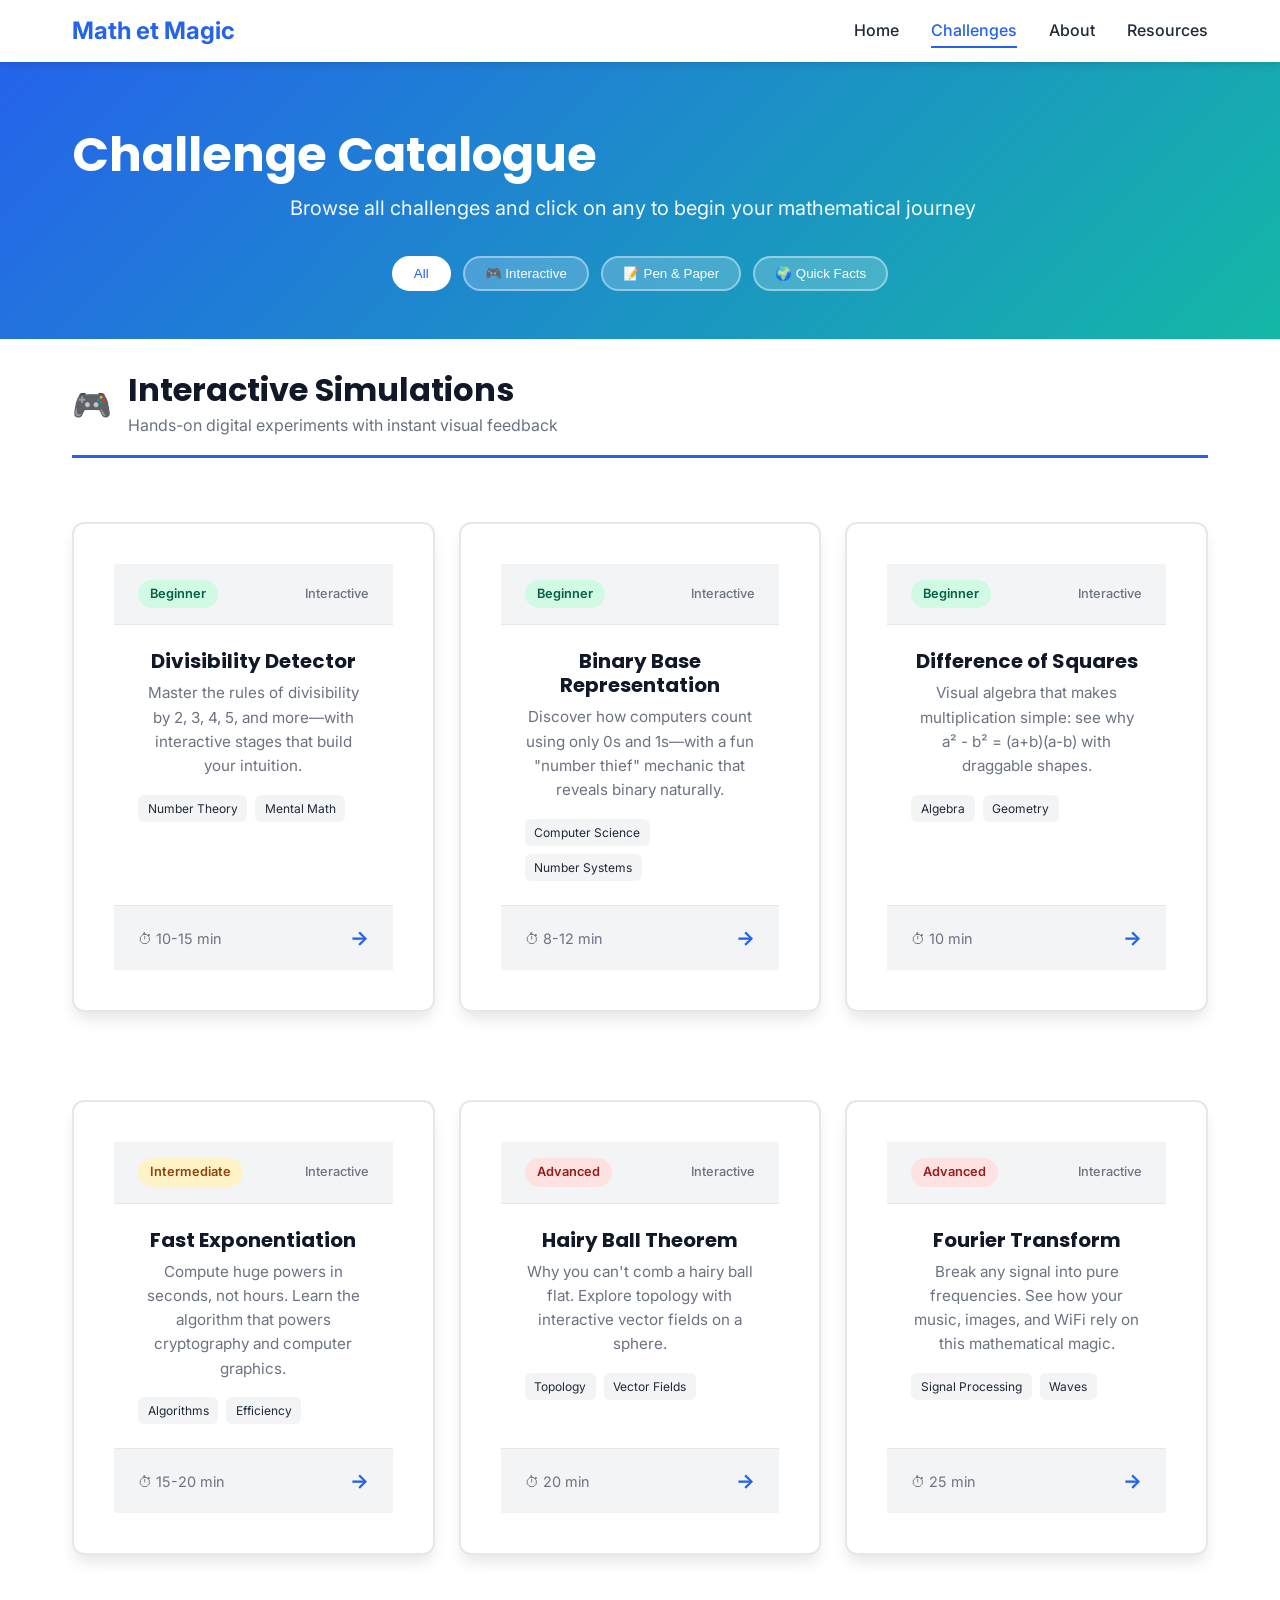
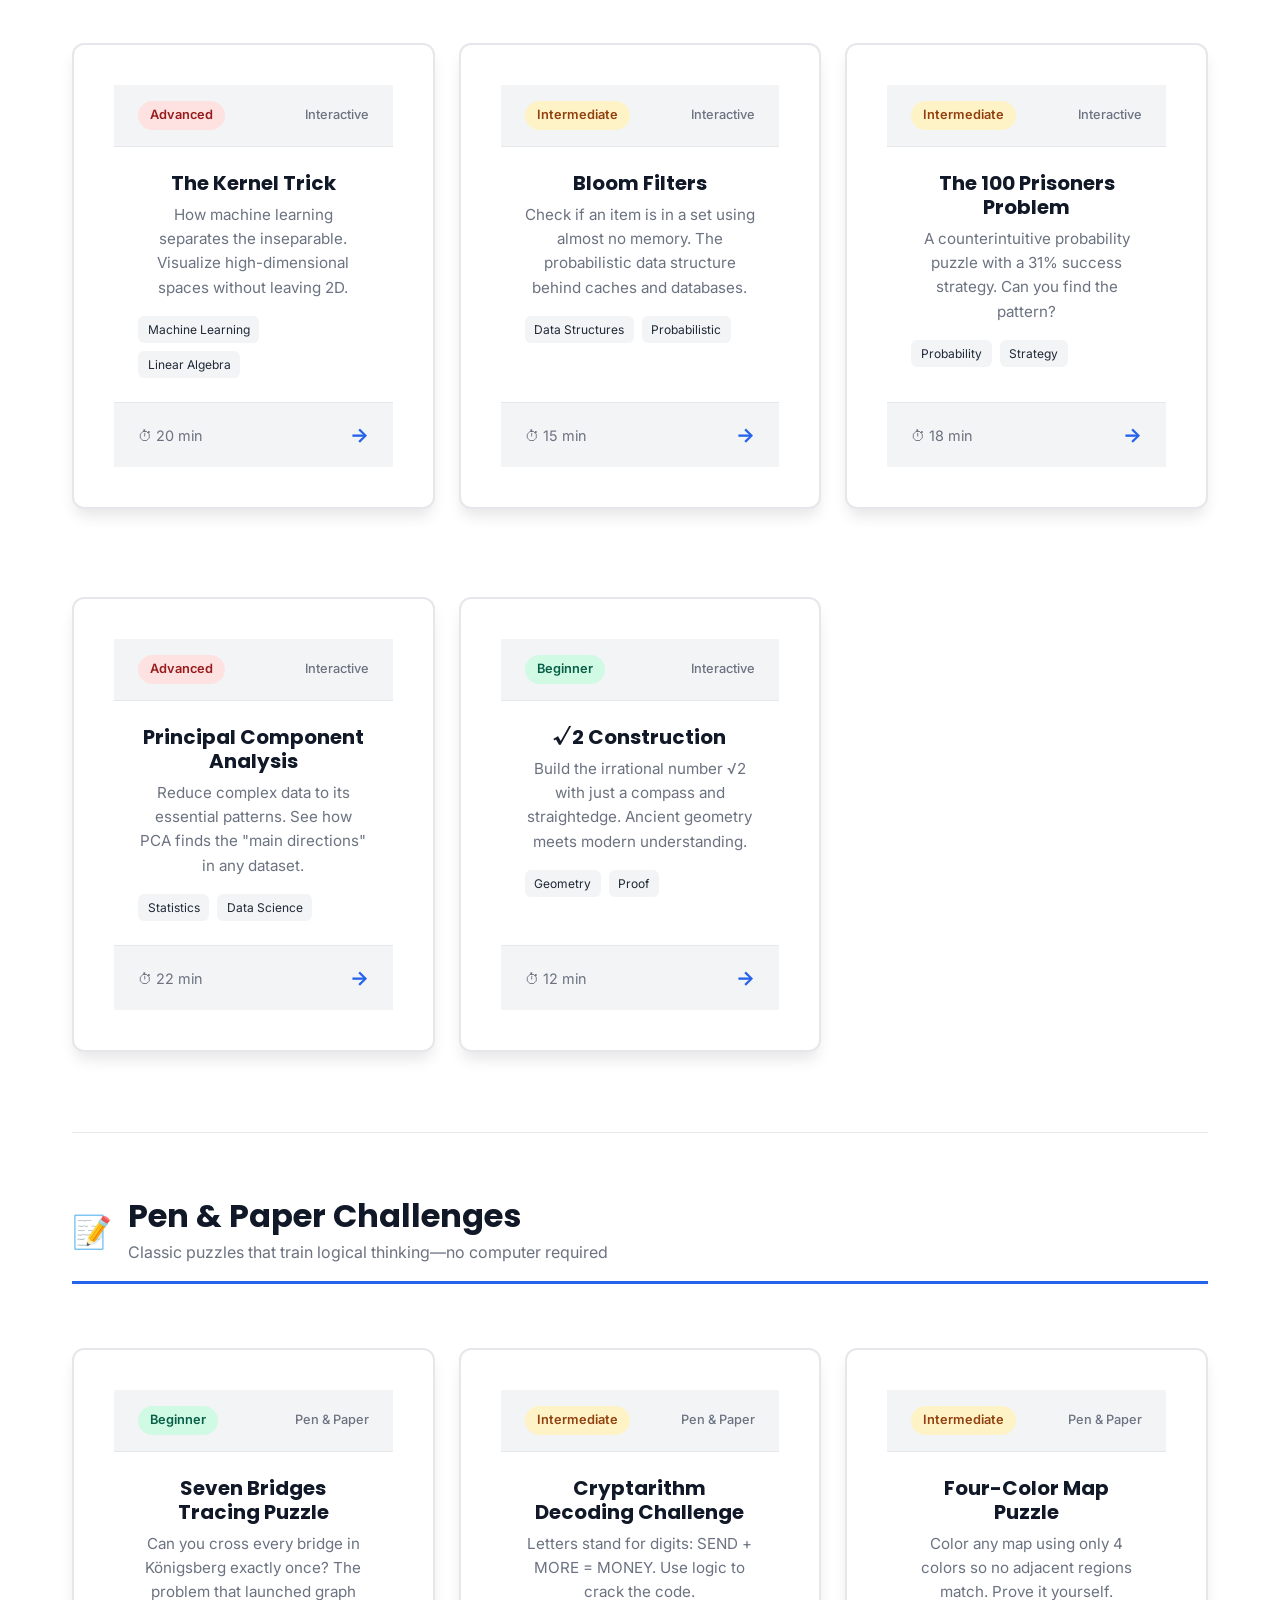
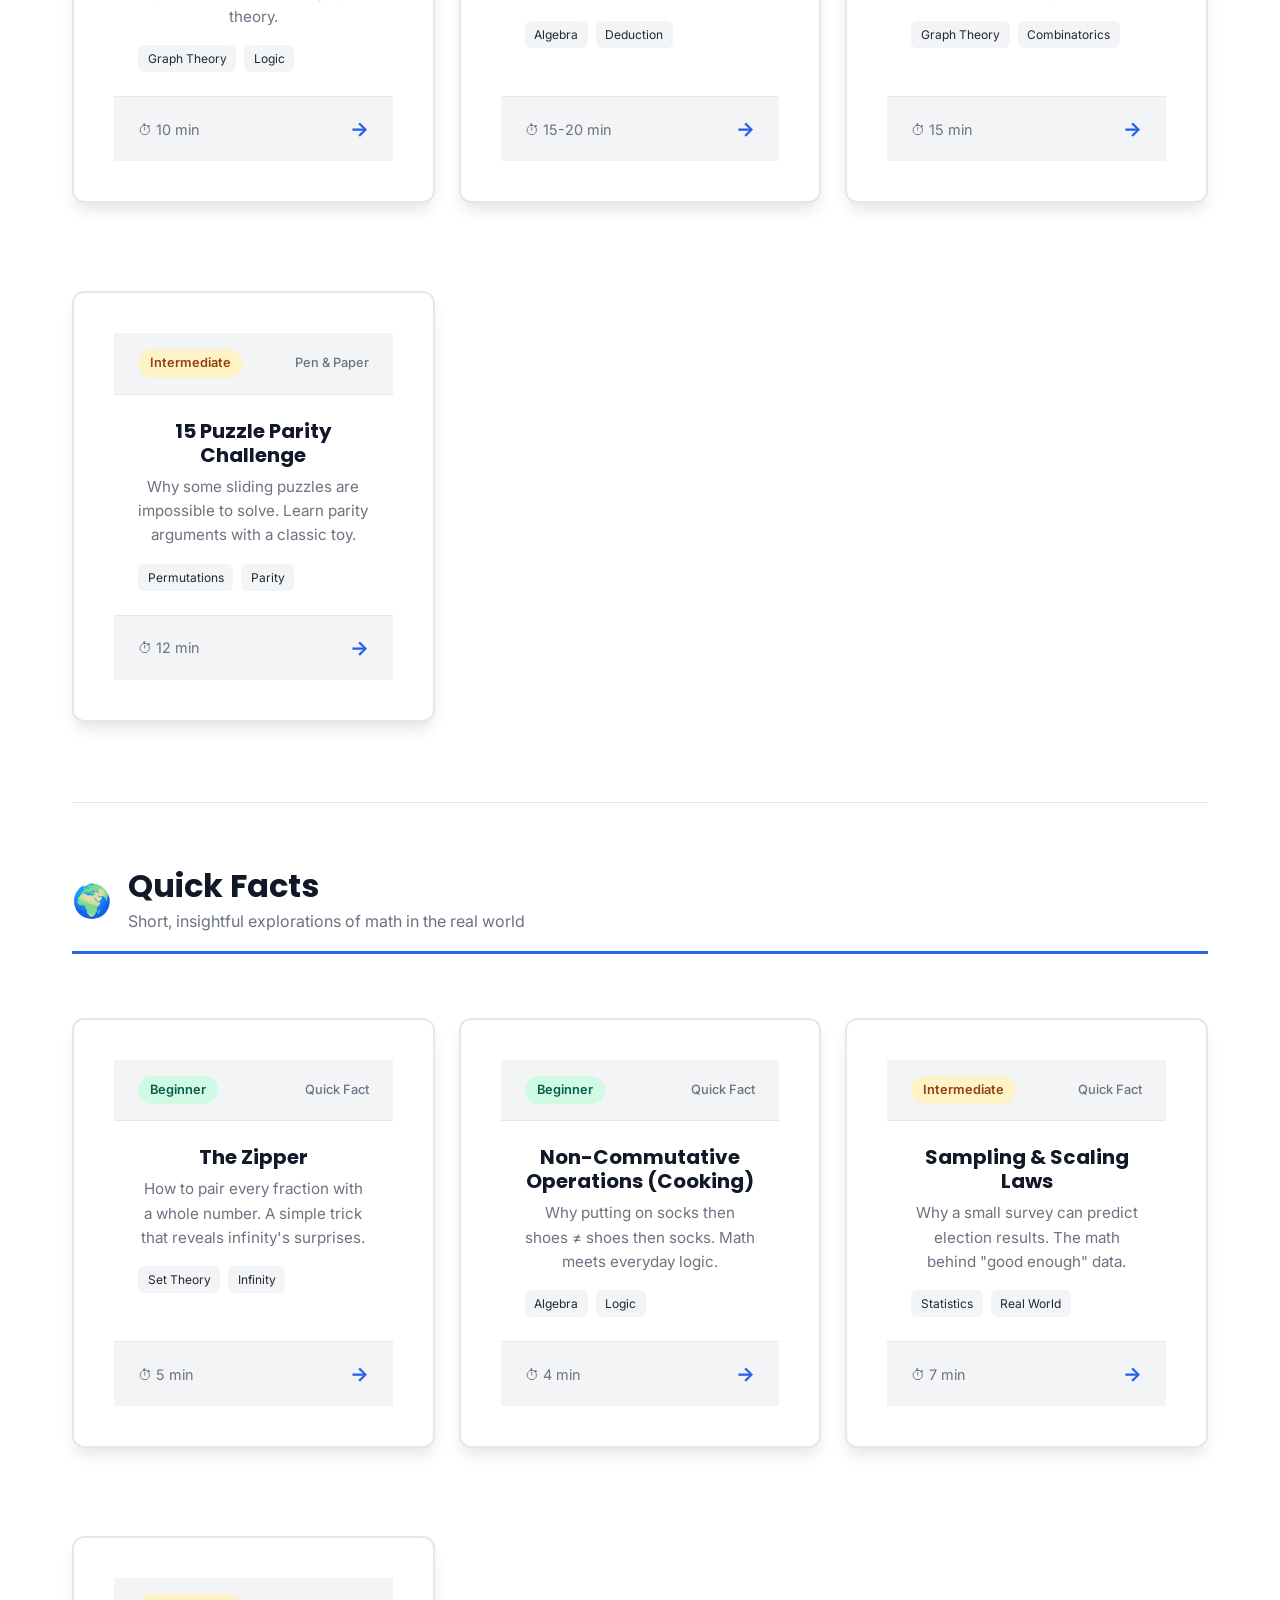
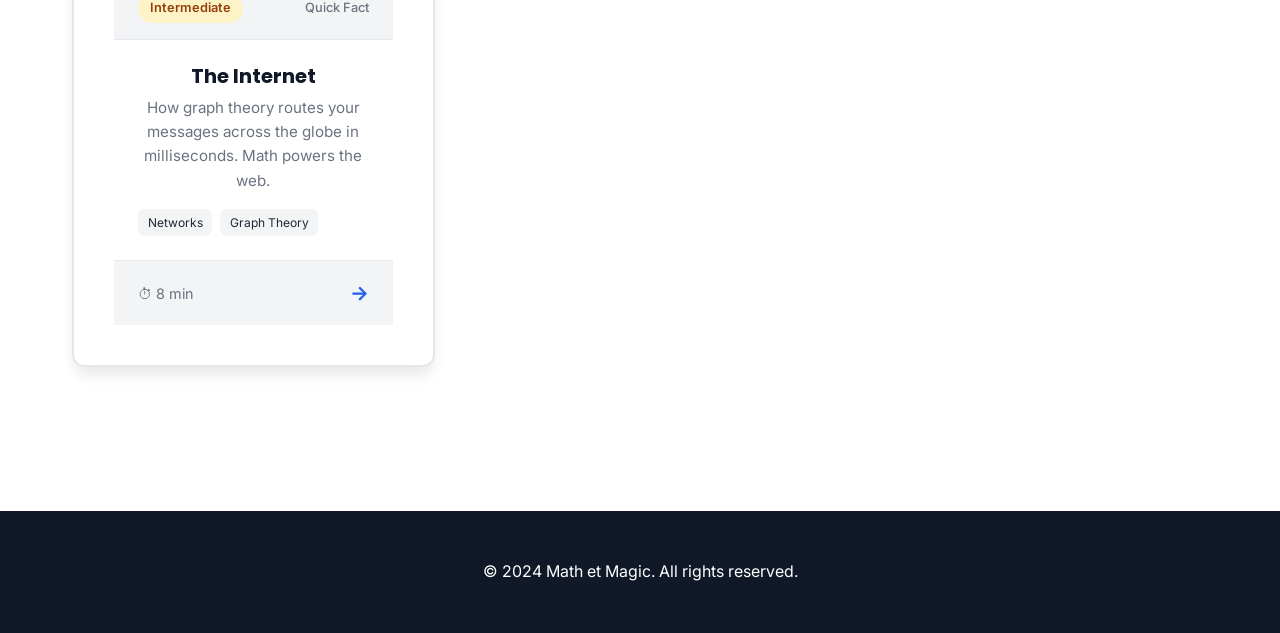
==== challenges.html @ a2b18d40 "hello" ====
<!DOCTYPE html>
<html lang="en">
<head>
    <meta charset="UTF-8"/>
    <meta name="viewport" content="width=device-width, initial-scale=1.0"/>
    <meta name="description" content="Browse all Math et Magic challenges - interactive simulations, pen & paper puzzles, and real-world applications"/>
    <title>Challenges Catalogue - Math et Magic</title>
    
    <!-- CSS -->
    <link rel="stylesheet" href="css/main.css"/>
    <link rel="stylesheet" href="css/components.css"/>
    
    <!-- Fonts -->
    <link rel="preconnect" href="https://fonts.googleapis.com"/>
    <link rel="preconnect" href="https://fonts.gstatic.com" crossorigin/>
    <link href="https://fonts.googleapis.com/css2?family=Inter:wght@400;500;600;700&family=Poppins:wght@600;700&display=swap" rel="stylesheet"/>
</head>
<body>

    <!-- Navigation -->
    <nav class="main-nav">
        <div class="nav-container">
            <a href="index.html" class="nav-logo">Math et Magic</a>
            
            <button class="nav-toggle" aria-label="Toggle menu" aria-expanded="false">
                <span class="hamburger"></span>
            </button>
            
            <ul class="nav-menu">
                <li><a href="index.html" class="nav-link">Home</a></li>
                <li><a href="challenges.html" class="nav-link active">Challenges</a></li>
                <li><a href="about.html" class="nav-link">About</a></li>
                <li><a href="resources.html" class="nav-link">Resources</a></li>
            </ul>
        </div>
    </nav>

    <!-- Page Header -->
    <header class="page-header">
        <div class="container">
            <h1>Challenge Catalogue</h1>
            <p class="page-subtitle">Browse all challenges and click on any to begin your mathematical journey</p>
            
            <!-- Quick Filters -->
            <div class="filter-bar">
                <button class="filter-btn active" data-filter="all">All</button>
                <button class="filter-btn" data-filter="interactive">🎮 Interactive</button>
                <button class="filter-btn" data-filter="pen-paper">📝 Pen & Paper</button>
                <button class="filter-btn" data-filter="quick-facts">🌍 Quick Facts</button>
            </div>
        </div>
    </header>

    <!-- Main Content -->
    <main class="container">

        <!-- 🔷 Category: Interactive Simulations -->
        <section id="interactive" class="catalogue-category" data-category="interactive">
            <div class="category-header">
                <span class="category-icon">🎮</span>
                <div>
                    <h2 class="category-title">Interactive Simulations</h2>
                    <p class="category-description">Hands-on digital experiments with instant visual feedback</p>
                </div>
            </div>
            
            <div class="challenge-grid">
                
                <!-- Challenge: Divisibility Detector -->
                <a href="challenges/interactive/divisibility-detector.html" class="challenge-card" data-tags="divisibility math rules">
                    <div class="challenge-card-header">
                        <span class="difficulty easy">Beginner</span>
                        <span class="challenge-type">Interactive</span>
                    </div>
                    <div class="challenge-card-body">
                        <h3>Divisibility Detector</h3>
                        <p>Master the rules of divisibility by 2, 3, 4, 5, and more—with interactive stages that build your intuition.</p>
                        <div class="challenge-tags">
                            <span class="tag">Number Theory</span>
                            <span class="tag">Mental Math</span>
                        </div>
                    </div>
                    <div class="challenge-card-footer">
                        <span class="time-estimate">⏱ 10-15 min</span>
                        <span class="arrow">→</span>
                    </div>
                </a>

                <!-- Challenge: Binary Counting -->
                <a href="challenges/interactive/binary-counting.html" class="challenge-card" data-tags="binary base counting computer">
                    <div class="challenge-card-header">
                        <span class="difficulty easy">Beginner</span>
                        <span class="challenge-type">Interactive</span>
                    </div>
                    <div class="challenge-card-body">
                        <h3>Binary Base Representation</h3>
                        <p>Discover how computers count using only 0s and 1s—with a fun "number thief" mechanic that reveals binary naturally.</p>
                        <div class="challenge-tags">
                            <span class="tag">Computer Science</span>
                            <span class="tag">Number Systems</span>
                        </div>
                    </div>
                    <div class="challenge-card-footer">
                        <span class="time-estimate">⏱ 8-12 min</span>
                        <span class="arrow">→</span>
                    </div>
                </a>

                <!-- Challenge: Difference of Squares -->
                <a href="challenges/interactive/difference-of-squares.html" class="challenge-card" data-tags="algebra geometry visual">
                    <div class="challenge-card-header">
                        <span class="difficulty easy">Beginner</span>
                        <span class="challenge-type">Interactive</span>
                    </div>
                    <div class="challenge-card-body">
                        <h3>Difference of Squares</h3>
                        <p>Visual algebra that makes multiplication simple: see why a² - b² = (a+b)(a-b) with draggable shapes.</p>
                        <div class="challenge-tags">
                            <span class="tag">Algebra</span>
                            <span class="tag">Geometry</span>
                        </div>
                    </div>
                    <div class="challenge-card-footer">
                        <span class="time-estimate">⏱ 10 min</span>
                        <span class="arrow">→</span>
                    </div>
                </a>

                <!-- Challenge: Fast Exponentiation -->
                <a href="challenges/interactive/fast-exponentiation.html" class="challenge-card" data-tags="exponentiation algorithm efficiency">
                    <div class="challenge-card-header">
                        <span class="difficulty medium">Intermediate</span>
                        <span class="challenge-type">Interactive</span>
                    </div>
                    <div class="challenge-card-body">
                        <h3>Fast Exponentiation</h3>
                        <p>Compute huge powers in seconds, not hours. Learn the algorithm that powers cryptography and computer graphics.</p>
                        <div class="challenge-tags">
                            <span class="tag">Algorithms</span>
                            <span class="tag">Efficiency</span>
                        </div>
                    </div>
                    <div class="challenge-card-footer">
                        <span class="time-estimate">⏱ 15-20 min</span>
                        <span class="arrow">→</span>
                    </div>
                </a>

                <!-- Challenge: Hairy Ball Theorem -->
                <a href="challenges/interactive/hairy-ball.html" class="challenge-card" data-tags="topology vector fields sphere">
                    <div class="challenge-card-header">
                        <span class="difficulty hard">Advanced</span>
                        <span class="challenge-type">Interactive</span>
                    </div>
                    <div class="challenge-card-body">
                        <h3>Hairy Ball Theorem</h3>
                        <p>Why you can't comb a hairy ball flat. Explore topology with interactive vector fields on a sphere.</p>
                        <div class="challenge-tags">
                            <span class="tag">Topology</span>
                            <span class="tag">Vector Fields</span>
                        </div>
                    </div>
                    <div class="challenge-card-footer">
                        <span class="time-estimate">⏱ 20 min</span>
                        <span class="arrow">→</span>
                    </div>
                </a>

                <!-- Challenge: Fourier Transform -->
                <a href="challenges/interactive/fourier-transform.html" class="challenge-card" data-tags="fourier waves signal processing">
                    <div class="challenge-card-header">
                        <span class="difficulty hard">Advanced</span>
                        <span class="challenge-type">Interactive</span>
                    </div>
                    <div class="challenge-card-body">
                        <h3>Fourier Transform</h3>
                        <p>Break any signal into pure frequencies. See how your music, images, and WiFi rely on this mathematical magic.</p>
                        <div class="challenge-tags">
                            <span class="tag">Signal Processing</span>
                            <span class="tag">Waves</span>
                        </div>
                    </div>
                    <div class="challenge-card-footer">
                        <span class="time-estimate">⏱ 25 min</span>
                        <span class="arrow">→</span>
                    </div>
                </a>

                <!-- Challenge: Kernel Trick -->
                <a href="challenges/interactive/kernel-trick.html" class="challenge-card" data-tags="machine-learning svm kernel">
                    <div class="challenge-card-header">
                        <span class="difficulty hard">Advanced</span>
                        <span class="challenge-type">Interactive</span>
                    </div>
                    <div class="challenge-card-body">
                        <h3>The Kernel Trick</h3>
                        <p>How machine learning separates the inseparable. Visualize high-dimensional spaces without leaving 2D.</p>
                        <div class="challenge-tags">
                            <span class="tag">Machine Learning</span>
                            <span class="tag">Linear Algebra</span>
                        </div>
                    </div>
                    <div class="challenge-card-footer">
                        <span class="time-estimate">⏱ 20 min</span>
                        <span class="arrow">→</span>
                    </div>
                </a>

                <!-- Challenge: Bloom Filters -->
                <a href="challenges/interactive/bloom-filters.html" class="challenge-card" data-tags="data-structures probabilistic hashing">
                    <div class="challenge-card-header">
                        <span class="difficulty medium">Intermediate</span>
                        <span class="challenge-type">Interactive</span>
                    </div>
                    <div class="challenge-card-body">
                        <h3>Bloom Filters</h3>
                        <p>Check if an item is in a set using almost no memory. The probabilistic data structure behind caches and databases.</p>
                        <div class="challenge-tags">
                            <span class="tag">Data Structures</span>
                            <span class="tag">Probabilistic</span>
                        </div>
                    </div>
                    <div class="challenge-card-footer">
                        <span class="time-estimate">⏱ 15 min</span>
                        <span class="arrow">→</span>
                    </div>
                </a>

                <!-- Challenge: 100 Prisoners Problem -->
                <a href="challenges/interactive/hundred-prisoners.html" class="challenge-card" data-tags="probability strategy permutation">
                    <div class="challenge-card-header">
                        <span class="difficulty medium">Intermediate</span>
                        <span class="challenge-type">Interactive</span>
                    </div>
                    <div class="challenge-card-body">
                        <h3>The 100 Prisoners Problem</h3>
                        <p>A counterintuitive probability puzzle with a 31% success strategy. Can you find the pattern?</p>
                        <div class="challenge-tags">
                            <span class="tag">Probability</span>
                            <span class="tag">Strategy</span>
                        </div>
                    </div>
                    <div class="challenge-card-footer">
                        <span class="time-estimate">⏱ 18 min</span>
                        <span class="arrow">→</span>
                    </div>
                </a>

                <!-- Challenge: PCA -->
                <a href="challenges/interactive/pca.html" class="challenge-card" data-tags="pca dimensionality-reduction statistics">
                    <div class="challenge-card-header">
                        <span class="difficulty hard">Advanced</span>
                        <span class="challenge-type">Interactive</span>
                    </div>
                    <div class="challenge-card-body">
                        <h3>Principal Component Analysis</h3>
                        <p>Reduce complex data to its essential patterns. See how PCA finds the "main directions" in any dataset.</p>
                        <div class="challenge-tags">
                            <span class="tag">Statistics</span>
                            <span class="tag">Data Science</span>
                        </div>
                    </div>
                    <div class="challenge-card-footer">
                        <span class="time-estimate">⏱ 22 min</span>
                        <span class="arrow">→</span>
                    </div>
                </a>

                <!-- Challenge: √2 Construction -->
                <a href="challenges/interactive/sqrt2-construction.html" class="challenge-card" data-tags="geometry irrational construction">
                    <div class="challenge-card-header">
                        <span class="difficulty easy">Beginner</span>
                        <span class="challenge-type">Interactive</span>
                    </div>
                    <div class="challenge-card-body">
                        <h3>√2 Construction</h3>
                        <p>Build the irrational number √2 with just a compass and straightedge. Ancient geometry meets modern understanding.</p>
                        <div class="challenge-tags">
                            <span class="tag">Geometry</span>
                            <span class="tag">Proof</span>
                        </div>
                    </div>
                    <div class="challenge-card-footer">
                        <span class="time-estimate">⏱ 12 min</span>
                        <span class="arrow">→</span>
                    </div>
                </a>

            </div>
        </section>


        <!-- 📝 Category: Pen & Paper Challenges -->
        <section id="pen-paper" class="catalogue-category" data-category="pen-paper">
            <div class="category-header">
                <span class="category-icon">📝</span>
                <div>
                    <h2 class="category-title">Pen & Paper Challenges</h2>
                    <p class="category-description">Classic puzzles that train logical thinking—no computer required</p>
                </div>
            </div>
            
            <div class="challenge-grid">
                
                <!-- Challenge: Seven Bridges -->
                <a href="challenges/pen-paper/seven-bridges.html" class="challenge-card" data-tags="graph-theory euler paths">
                    <div class="challenge-card-header">
                        <span class="difficulty easy">Beginner</span>
                        <span class="challenge-type">Pen & Paper</span>
                    </div>
                    <div class="challenge-card-body">
                        <h3>Seven Bridges Tracing Puzzle</h3>
                        <p>Can you cross every bridge in Königsberg exactly once? The problem that launched graph theory.</p>
                        <div class="challenge-tags">
                            <span class="tag">Graph Theory</span>
                            <span class="tag">Logic</span>
                        </div>
                    </div>
                    <div class="challenge-card-footer">
                        <span class="time-estimate">⏱ 10 min</span>
                        <span class="arrow">→</span>
                    </div>
                </a>

                <!-- Challenge: Cryptarithm -->
                <a href="challenges/pen-paper/cryptarithm.html" class="challenge-card" data-tags="cryptarithm puzzle algebra">
                    <div class="challenge-card-header">
                        <span class="difficulty medium">Intermediate</span>
                        <span class="challenge-type">Pen & Paper</span>
                    </div>
                    <div class="challenge-card-body">
                        <h3>Cryptarithm Decoding Challenge</h3>
                        <p>Letters stand for digits: SEND + MORE = MONEY. Use logic to crack the code.</p>
                        <div class="challenge-tags">
                            <span class="tag">Algebra</span>
                            <span class="tag">Deduction</span>
                        </div>
                    </div>
                    <div class="challenge-card-footer">
                        <span class="time-estimate">⏱ 15-20 min</span>
                        <span class="arrow">→</span>
                    </div>
                </a>

                <!-- Challenge: Four Color Map -->
                <a href="challenges/pen-paper/four-color-map.html" class="challenge-card" data-tags="graph-theory coloring map">
                    <div class="challenge-card-header">
                        <span class="difficulty medium">Intermediate</span>
                        <span class="challenge-type">Pen & Paper</span>
                    </div>
                    <div class="challenge-card-body">
                        <h3>Four-Color Map Puzzle</h3>
                        <p>Color any map using only 4 colors so no adjacent regions match. Prove it yourself.</p>
                        <div class="challenge-tags">
                            <span class="tag">Graph Theory</span>
                            <span class="tag">Combinatorics</span>
                        </div>
                    </div>
                    <div class="challenge-card-footer">
                        <span class="time-estimate">⏱ 15 min</span>
                        <span class="arrow">→</span>
                    </div>
                </a>

                <!-- Challenge: 15 Puzzle -->
                <a href="challenges/pen-paper/fifteen-puzzle.html" class="challenge-card" data-tags="parity permutation sliding">
                    <div class="challenge-card-header">
                        <span class="difficulty medium">Intermediate</span>
                        <span class="challenge-type">Pen & Paper</span>
                    </div>
                    <div class="challenge-card-body">
                        <h3>15 Puzzle Parity Challenge</h3>
                        <p>Why some sliding puzzles are impossible to solve. Learn parity arguments with a classic toy.</p>
                        <div class="challenge-tags">
                            <span class="tag">Permutations</span>
                            <span class="tag">Parity</span>
                        </div>
                    </div>
                    <div class="challenge-card-footer">
                        <span class="time-estimate">⏱ 12 min</span>
                        <span class="arrow">→</span>
                    </div>
                </a>

            </div>
        </section>


        <!-- 🌍 Category: Quick Facts -->
        <section id="quick-facts" class="catalogue-category" data-category="quick-facts">
            <div class="category-header">
                <span class="category-icon">🌍</span>
                <div>
                    <h2 class="category-title">Quick Facts</h2>
                    <p class="category-description">Short, insightful explorations of math in the real world</p>
                </div>
            </div>
            
            <div class="challenge-grid">
                
                <!-- Challenge: The Zipper -->
                <a href="challenges/quick-facts/zipper.html" class="challenge-card" data-tags="bijection infinity sets">
                    <div class="challenge-card-header">
                        <span class="difficulty easy">Beginner</span>
                        <span class="challenge-type">Quick Fact</span>
                    </div>
                    <div class="challenge-card-body">
                        <h3>The Zipper</h3>
                        <p>How to pair every fraction with a whole number. A simple trick that reveals infinity's surprises.</p>
                        <div class="challenge-tags">
                            <span class="tag">Set Theory</span>
                            <span class="tag">Infinity</span>
                        </div>
                    </div>
                    <div class="challenge-card-footer">
                        <span class="time-estimate">⏱ 5 min</span>
                        <span class="arrow">→</span>
                    </div>
                </a>

                <!-- Challenge: Non-Commutative Operations -->
                <a href="challenges/quick-facts/non-commutative.html" class="challenge-card" data-tags="operations order cooking">
                    <div class="challenge-card-header">
                        <span class="difficulty easy">Beginner</span>
                        <span class="challenge-type">Quick Fact</span>
                    </div>
                    <div class="challenge-card-body">
                        <h3>Non-Commutative Operations (Cooking)</h3>
                        <p>Why putting on socks then shoes ≠ shoes then socks. Math meets everyday logic.</p>
                        <div class="challenge-tags">
                            <span class="tag">Algebra</span>
                            <span class="tag">Logic</span>
                        </div>
                    </div>
                    <div class="challenge-card-footer">
                        <span class="time-estimate">⏱ 4 min</span>
                        <span class="arrow">→</span>
                    </div>
                </a>

                <!-- Challenge: Sampling & Scaling Laws -->
                <a href="challenges/quick-facts/sampling-scaling.html" class="challenge-card" data-tags="statistics sampling scaling">
                    <div class="challenge-card-header">
                        <span class="difficulty medium">Intermediate</span>
                        <span class="challenge-type">Quick Fact</span>
                    </div>
                    <div class="challenge-card-body">
                        <h3>Sampling & Scaling Laws</h3>
                        <p>Why a small survey can predict election results. The math behind "good enough" data.</p>
                        <div class="challenge-tags">
                            <span class="tag">Statistics</span>
                            <span class="tag">Real World</span>
                        </div>
                    </div>
                    <div class="challenge-card-footer">
                        <span class="time-estimate">⏱ 7 min</span>
                        <span class="arrow">→</span>
                    </div>
                </a>

                <!-- Challenge: The Internet -->
                <a href="challenges/quick-facts/internet.html" class="challenge-card" data-tags="networks routing packets">
                    <div class="challenge-card-header">
                        <span class="difficulty medium">Intermediate</span>
                        <span class="challenge-type">Quick Fact</span>
                    </div>
                    <div class="challenge-card-body">
                        <h3>The Internet</h3>
                        <p>How graph theory routes your messages across the globe in milliseconds. Math powers the web.</p>
                        <div class="challenge-tags">
                            <span class="tag">Networks</span>
                            <span class="tag">Graph Theory</span>
                        </div>
                    </div>
                    <div class="challenge-card-footer">
                        <span class="time-estimate">⏱ 8 min</span>
                        <span class="arrow">→</span>
                    </div>
                </a>

            </div>
        </section>

    </main>

    <!-- Footer -->
    <footer class="footer">
        <div class="container">
            <p>&copy; 2024 Math et Magic. All rights reserved.</p>
        </div>
    </footer>

    <!-- Scripts -->
    <script src="js/app.js"></script>
    <script>
        // ===== Challenge Catalogue Filters =====
        document.addEventListener('DOMContentLoaded', () => {
            initFilters();
        });

        function initFilters() {
            const filterBtns = document.querySelectorAll('.filter-btn');
            const categories = document.querySelectorAll('.catalogue-category');

            filterBtns.forEach(btn => {
                btn.addEventListener('click', () => {
                    // Update active button
                    filterBtns.forEach(b => b.classList.remove('active'));
                    btn.classList.add('active');

                    const filter = btn.dataset.filter;

                    // Show/hide categories
                    categories.forEach(cat => {
                        if (filter === 'all' || cat.dataset.category === filter) {
                            cat.style.display = 'block';
                            cat.classList.add('fade-in');
                        } else {
                            cat.style.display = 'none';
                            cat.classList.remove('fade-in');
                        }
                    });

                    // Smooth scroll to first visible category
                    const visible = Array.from(categories).find(c => c.style.display !== 'none');
                    if (visible) {
                        visible.scrollIntoView({ behavior: 'smooth', block: 'start' });
                    }
                });
            });
        }

        // Optional: Add subtle hover effect to challenge cards via JS
        document.querySelectorAll('.challenge-card').forEach(card => {
            card.addEventListener('mouseenter', function() {
                this.style.transform = 'translateY(-4px)';
            });
            card.addEventListener('mouseleave', function() {
                this.style.transform = 'translateY(0)';
            });
        });
    </script>
</body>
</html>
---- css/main.css ----
/* ===== CSS Variables ===== */
:root {
    --primary: #2563EB;
    --primary-dark: #1D4ED8;
    --secondary: #14B8A6;
    --accent: #F97316;
    --bg-light: #F3F4F6;
    --bg-white: #FFFFFF;
    --text-dark: #1F2937;
    --text-black: #111827;
    --text-gray: #6B7280;
    --success: #10B981;
    --border: #E5E7EB;
    --shadow: 0 4px 6px -1px rgba(0,0,0,0.1);
    --shadow-lg: 0 10px 15px -3px rgba(0,0,0,0.1);
    --radius: 12px;
    --radius-lg: 16px;
    --transition: all 0.3s ease;
}

/* ===== Reset & Base ===== */
*, *::before, *::after {
    margin: 0;
    padding: 0;
    box-sizing: border-box;
}

html { scroll-behavior: smooth; }

body {
    font-family: 'Inter', -apple-system, BlinkMacSystemFont, 'Segoe UI', Roboto, sans-serif;
    line-height: 1.6;
    color: var(--text-dark);
    background: var(--bg-white);
}

h1, h2, h3, h4 {
    font-family: 'Poppins', system-ui, sans-serif;
    font-weight: 700;
    color: var(--text-black);
    line-height: 1.2;
}

a { text-decoration: none; color: inherit; transition: var(--transition); }
ul { list-style: none; }
img { max-width: 100%; height: auto; display: block; }

/* ===== Layout ===== */
.container {
    max-width: 1200px;
    margin: 0 auto;
    padding: 0 2rem;
}

.section { padding: 5rem 0; }
.section-title {
    text-align: center;
    font-size: 2.5rem;
    margin-bottom: 1rem;
}
.section-subtitle {
    text-align: center;
    color: var(--text-gray);
    font-size: 1.25rem;
    margin-bottom: 3rem;
    max-width: 600px;
    margin-left: auto;
    margin-right: auto;
}

/* ===== Buttons ===== */
.btn {
    display: inline-flex;
    align-items: center;
    justify-content: center;
    gap: 0.5rem;
    padding: 1rem 2rem;
    border-radius: 8px;
    font-weight: 600;
    font-size: 1rem;
    cursor: pointer;
    transition: var(--transition);
    border: none;
}

.btn-primary {
    background: var(--accent);
    color: white;
}
.btn-primary:hover {
    transform: translateY(-2px);
    box-shadow: 0 8px 20px rgba(249,115,22,0.4);
}

.btn-secondary {
    background: var(--primary);
    color: white;
}
.btn-secondary:hover {
    background: var(--primary-dark);
}

.btn-outline {
    background: transparent;
    border: 2px solid var(--primary);
    color: var(--primary);
}
.btn-outline:hover {
    background: var(--primary);
    color: white;
}

/* ===== Hero ===== */
.hero {
    background: linear-gradient(135deg, var(--primary), var(--secondary));
    color: white;
    padding: 6rem 2rem;
    text-align: center;
}
.hero h1 {
    font-size: 3.5rem;
    margin-bottom: 1rem;
    color: white;
}
.hero .subtitle {
    font-size: 1.5rem;
    margin-bottom: 2rem;
    opacity: 0.95;
}
.hero .quote {
    font-style: italic;
    font-size: 1.25rem;
    margin: 1.5rem 0;
    padding: 1rem 1.5rem;
    background: rgba(255,255,255,0.15);
    border-radius: var(--radius);
    border-left: 4px solid var(--accent);
}
.hero-description {
    font-size: 1.25rem;
    margin: 2rem 0;
    opacity: 0.95;
}

/* ===== Challenge Card ===== */
.challenge-card {
    background: var(--bg-white);
    border-radius: var(--radius-lg);
    padding: 2.5rem;
    max-width: 800px;
    margin: 2rem auto;
    box-shadow: var(--shadow-lg);
    text-align: center;
}
.math-problem {
    display: block;
    font-family: 'Courier New', monospace;
    font-size: 1.25rem;
    background: var(--bg-light);
    padding: 1.5rem;
    border-radius: var(--radius);
    margin: 1.5rem 0;
    word-break: break-all;
    border-left: 4px solid var(--primary);
}
.challenge-input {
    display: flex;
    gap: 1rem;
    justify-content: center;
    flex-wrap: wrap;
    margin: 1.5rem 0;
}
.challenge-input input {
    padding: 1rem;
    border: 2px solid var(--border);
    border-radius: 8px;
    font-size: 1.125rem;
    width: 100%;
    max-width: 300px;
}
.challenge-input input:focus {
    outline: none;
    border-color: var(--primary);
}
.success-message {
    background: #D1FAE5;
    color: #065F46;
    padding: 1.5rem;
    border-radius: var(--radius);
    margin-top: 1.5rem;
    border-left: 4px solid var(--success);
}
.hidden { display: none !important; }

/* ===== Cards Grid ===== */
.card-grid {
    display: grid;
    grid-template-columns: repeat(auto-fit, minmax(280px, 1fr));
    gap: 2rem;
    margin-top: 3rem;
}
.card {
    background: var(--bg-white);
    border-radius: var(--radius);
    overflow: hidden;
    box-shadow: var(--shadow);
    border: 1px solid var(--border);
    transition: var(--transition);
    display: flex;
    flex-direction: column;
}
.card:hover {
    transform: translateY(-4px);
    box-shadow: var(--shadow-lg);
}
.card-icon {
    font-size: 3rem;
    padding: 2rem;
    text-align: center;
    background: linear-gradient(135deg, var(--primary), var(--secondary));
    color: white;
}
.card-body {
    padding: 2rem;
    display: flex;
    flex-direction: column;
    gap: 1rem;
    flex: 1;
}
.card-body h3 { font-size: 1.5rem; }
.card-body p { color: var(--text-gray); flex: 1; }

/* ===== Footer ===== */
.footer {
    background: var(--text-black);
    color: white;
    padding: 3rem 0;
    text-align: center;
    margin-top: 4rem;
}

/* ===== Utilities ===== */
.mt-4 { margin-top: 3rem; }
.mb-4 { margin-bottom: 3rem; }
.text-center { text-align: center; }

/* ===== Responsive ===== */
@media (max-width: 768px) {
    .hero h1 { font-size: 2.5rem; }
    .hero .subtitle { font-size: 1.25rem; }
    .section-title { font-size: 2rem; }
    .challenge-input { flex-direction: column; align-items: center; }
    .btn { width: 100%; max-width: 300px; }
}
---- css/components.css ----
/* ===== Navigation ===== */
.main-nav {
    position: sticky;
    top: 0;
    background: var(--bg-white);
    box-shadow: var(--shadow);
    z-index: 1000;
    padding: 0.75rem 0;
}
.nav-container {
    max-width: 1200px;
    margin: 0 auto;
    padding: 0 2rem;
    display: flex;
    justify-content: space-between;
    align-items: center;
}
.nav-logo {
    font-size: 1.5rem;
    font-weight: 700;
    color: var(--primary);
}
.nav-menu {
    display: flex;
    gap: 2rem;
}
.nav-link {
    font-weight: 500;
    color: var(--text-dark);
    padding: 0.5rem 0;
    position: relative;
}
.nav-link:hover,
.nav-link.active { color: var(--primary); }
.nav-link.active::after {
    content: '';
    position: absolute;
    bottom: 0; left: 0; right: 0;
    height: 2px;
    background: var(--primary);
}

/* Mobile Menu */
.nav-toggle {
    display: none;
    background: none;
    border: none;
    font-size: 1.5rem;
    cursor: pointer;
    padding: 0.5rem;
}
.hamburger {
    display: block;
    width: 24px; height: 2px;
    background: var(--text-dark);
    position: relative;
}
.hamburger::before,
.hamburger::after {
    content: '';
    position: absolute;
    width: 24px; height: 2px;
    background: var(--text-dark);
    left: 0;
}
.hamburger::before { top: -8px; }
.hamburger::after { top: 8px; }

/* ===== Breadcrumbs ===== */
.breadcrumb {
    background: var(--bg-light);
    padding: 0.75rem 0;
    font-size: 0.9rem;
}
.breadcrumb ol {
    max-width: 1200px;
    margin: 0 auto;
    padding: 0 2rem;
    display: flex;
    gap: 0.5rem;
    list-style: none;
    flex-wrap: wrap;
}
.breadcrumb a { color: var(--primary); }
.breadcrumb a:hover { text-decoration: underline; }
.breadcrumb span { color: var(--text-dark); font-weight: 500; }

/* ===== Fields of Application Toggle ===== */
.fields-container {
    display: grid;
    gap: 1rem;
    margin-top: 1.5rem;
}
.field-item {
    background: var(--bg-white);
    border: 2px solid var(--border);
    border-radius: var(--radius);
    overflow: hidden;
    transition: border-color 0.3s;
}
.field-item:hover { border-color: var(--primary); }

.field-header {
    display: flex;
    align-items: center;
    justify-content: space-between;
    padding: 1rem 1.5rem;
    cursor: pointer;
    user-select: none;
}
.field-header:hover { background: var(--bg-light); }
.field-title { font-weight: 600; color: var(--text-black); }
.field-toggle {
    font-size: 1.25rem;
    color: var(--primary);
    font-weight: bold;
    transition: transform 0.3s;
}
.field-toggle.open { transform: rotate(45deg); }
.field-explanation {
    max-height: 0;
    overflow: hidden;
    padding: 0 1.5rem;
    transition: max-height 0.3s ease, padding 0.3s ease;
    background: var(--bg-light);
    color: var(--text-gray);
}
.field-explanation.show {
    max-height: 300px;
    padding: 1rem 1.5rem;
}
.fields-actions {
    margin-top: 1.5rem;
    text-align: right;
}
.btn-close-all {
    background: none;
    border: 1px solid var(--primary);
    color: var(--primary);
    padding: 0.5rem 1rem;
    border-radius: 6px;
    cursor: pointer;
    font-size: 0.9rem;
}
.btn-close-all:hover {
    background: var(--primary);
    color: white;
}

/* ===== Responsive Nav ===== */
@media (max-width: 768px) {
    .nav-toggle { display: block; }
    .nav-menu {
        position: absolute;
        top: 100%; left: 0; right: 0;
        background: var(--bg-white);
        flex-direction: column;
        padding: 1rem 2rem;
        gap: 1rem;
        box-shadow: var(--shadow);
        display: none;
    }
    .nav-menu.active { display: flex; }
    .breadcrumb ol { padding: 0 1rem; }
}


/* ===== Page Header ===== */
.page-header {
    background: linear-gradient(135deg, var(--primary), var(--secondary));
    color: white;
    padding: 4rem 0 3rem;
    margin-bottom: 2rem;
}
.page-header h1 {
    font-size: 3rem;
    margin-bottom: 0.5rem;
    color: white;
}
.page-subtitle {
    font-size: 1.25rem;
    opacity: 0.95;
    max-width: 700px;
    margin: 0 auto 2rem;
}

/* ===== Filter Bar ===== */
.filter-bar {
    display: flex;
    gap: 0.75rem;
    justify-content: center;
    flex-wrap: wrap;
    margin-top: 1.5rem;
}
.filter-btn {
    padding: 0.5rem 1.25rem;
    background: rgba(255,255,255,0.2);
    border: 2px solid rgba(255,255,255,0.4);
    border-radius: 999px;
    color: white;
    font-weight: 500;
    cursor: pointer;
    transition: var(--transition);
}
.filter-btn:hover,
.filter-btn.active {
    background: white;
    color: var(--primary);
    border-color: white;
}

/* ===== Category Section ===== */
.catalogue-category {
    margin-bottom: 4rem;
    padding-bottom: 3rem;
    border-bottom: 1px solid var(--border);
}
.catalogue-category:last-of-type {
    border-bottom: none;
    margin-bottom: 2rem;
}
.category-header {
    display: flex;
    align-items: center;
    gap: 1rem;
    margin-bottom: 2rem;
    padding-bottom: 1rem;
    border-bottom: 3px solid var(--primary);
}
.category-icon {
    font-size: 2rem;
}
.category-title {
    font-size: 2rem;
    color: var(--text-black);
    margin: 0;
}
.category-description {
    color: var(--text-gray);
    margin: 0.25rem 0 0;
    font-size: 1rem;
}

/* ===== Challenge Grid ===== */
.challenge-grid {
    display: grid;
    grid-template-columns: repeat(auto-fill, minmax(320px, 1fr));
    gap: 1.5rem;
}

/* ===== Challenge Card ===== */
.challenge-card {
    display: flex;
    flex-direction: column;
    background: var(--bg-white);
    border: 2px solid var(--border);
    border-radius: var(--radius);
    overflow: hidden;
    transition: var(--transition);
    text-decoration: none;
    color: inherit;
}
.challenge-card:hover {
    border-color: var(--primary);
    transform: translateY(-4px);
    box-shadow: var(--shadow-lg);
}
.challenge-card-header {
    display: flex;
    justify-content: space-between;
    align-items: center;
    padding: 1rem 1.5rem;
    background: var(--bg-light);
    border-bottom: 1px solid var(--border);
}
.difficulty {
    font-size: 0.8rem;
    font-weight: 600;
    padding: 0.25rem 0.75rem;
    border-radius: 999px;
}
.difficulty.easy { background: #D1FAE5; color: #065F46; }
.difficulty.medium { background: #FEF3C7; color: #92400E; }
.difficulty.hard { background: #FEE2E2; color: #991B1B; }
.challenge-type {
    font-size: 0.8rem;
    color: var(--text-gray);
    font-weight: 500;
}
.challenge-card-body {
    padding: 1.5rem;
    flex: 1;
}
.challenge-card-body h3 {
    font-size: 1.25rem;
    margin-bottom: 0.5rem;
    color: var(--text-black);
}
.challenge-card-body p {
    color: var(--text-gray);
    font-size: 0.95rem;
    margin-bottom: 1rem;
}
.challenge-tags {
    display: flex;
    flex-wrap: wrap;
    gap: 0.5rem;
}
.tag {
    font-size: 0.75rem;
    padding: 0.25rem 0.6rem;
    background: var(--bg-light);
    border-radius: 6px;
    color: var(--text-dark);
}
.challenge-card-footer {
    display: flex;
    justify-content: space-between;
    align-items: center;
    padding: 1rem 1.5rem;
    background: var(--bg-light);
    border-top: 1px solid var(--border);
    font-size: 0.9rem;
    color: var(--text-gray);
}
.challenge-card-footer .arrow {
    font-size: 1.25rem;
    color: var(--primary);
    font-weight: bold;
}

/* ===== Animations ===== */
@keyframes fadeIn {
    from { opacity: 0; transform: translateY(10px); }
    to { opacity: 1; transform: translateY(0); }
}
.fade-in {
    animation: fadeIn 0.4s ease-out;
}

/* ===== Responsive ===== */
@media (max-width: 768px) {
    .page-header h1 { font-size: 2rem; }
    .category-header { flex-direction: column; align-items: flex-start; }
    .challenge-grid { grid-template-columns: 1fr; }
    .filter-bar { gap: 0.5rem; }
    .filter-btn { padding: 0.4rem 1rem; font-size: 0.9rem; }
}
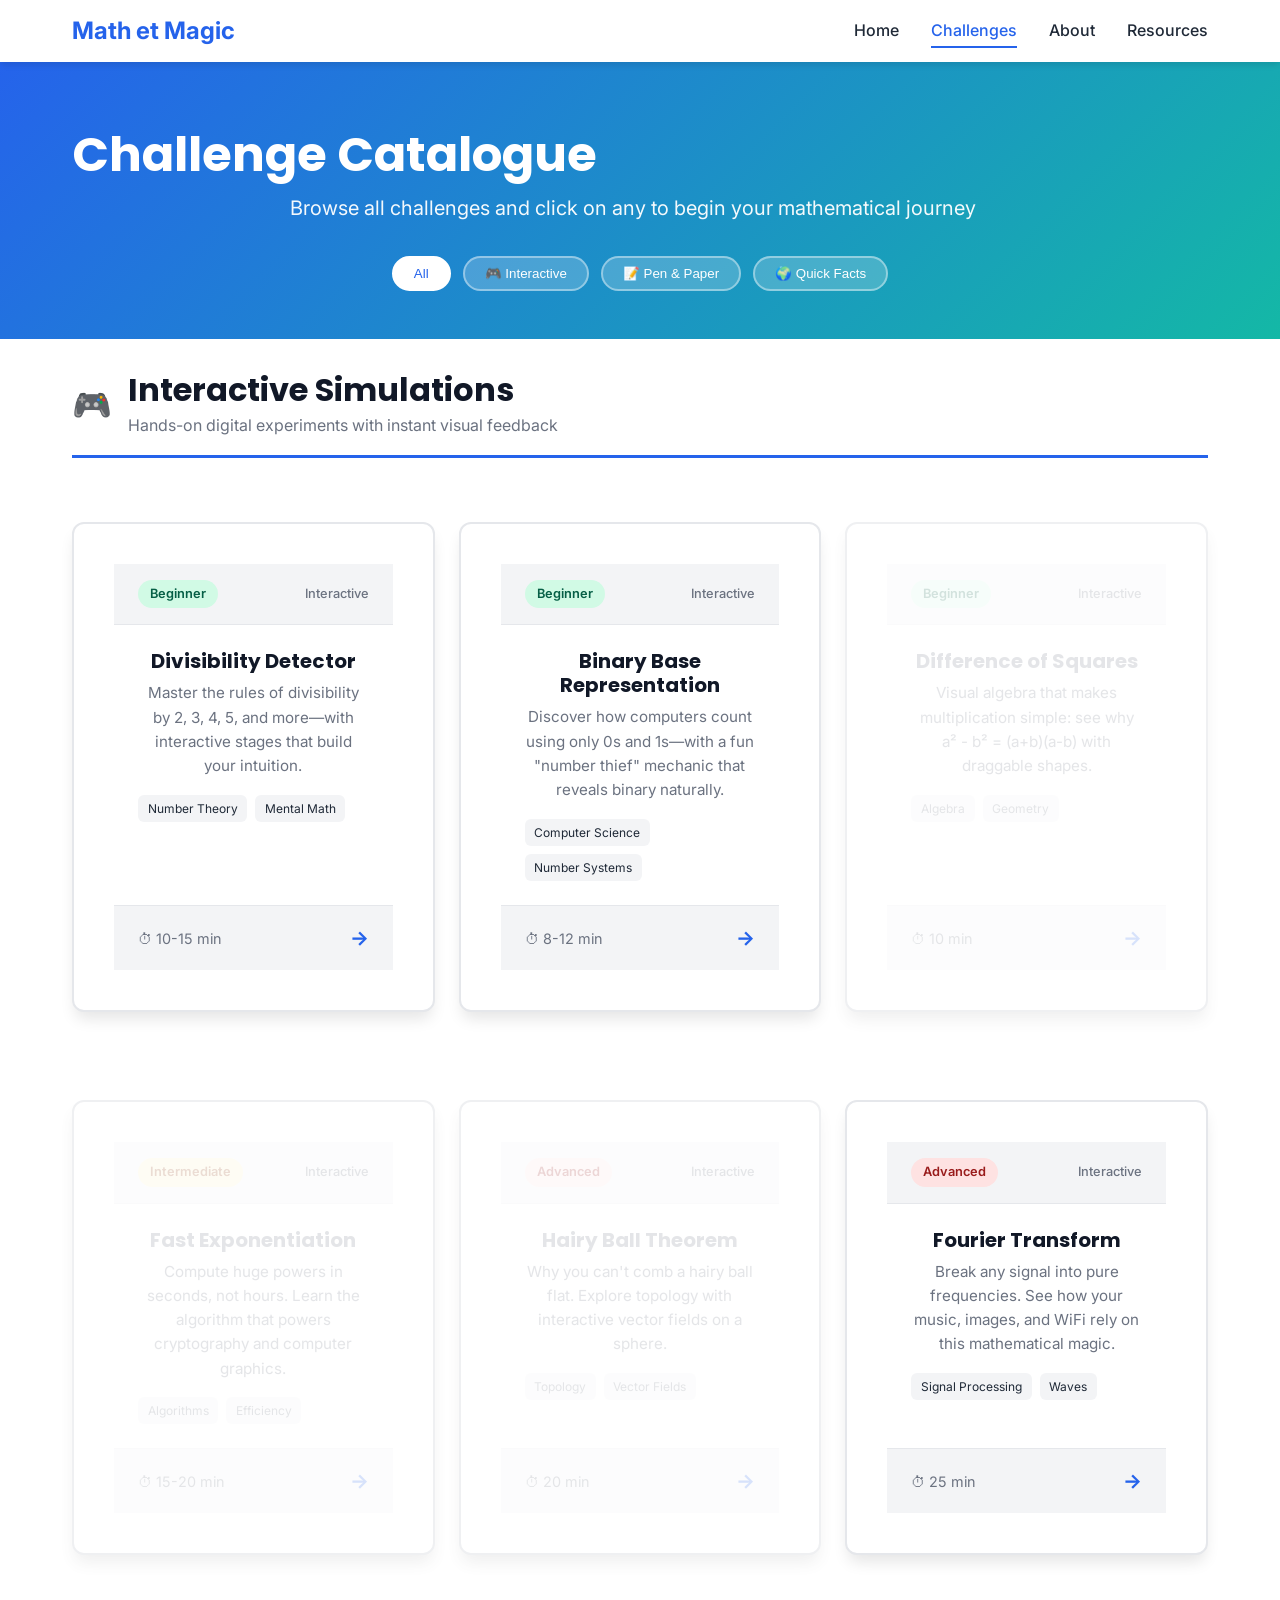
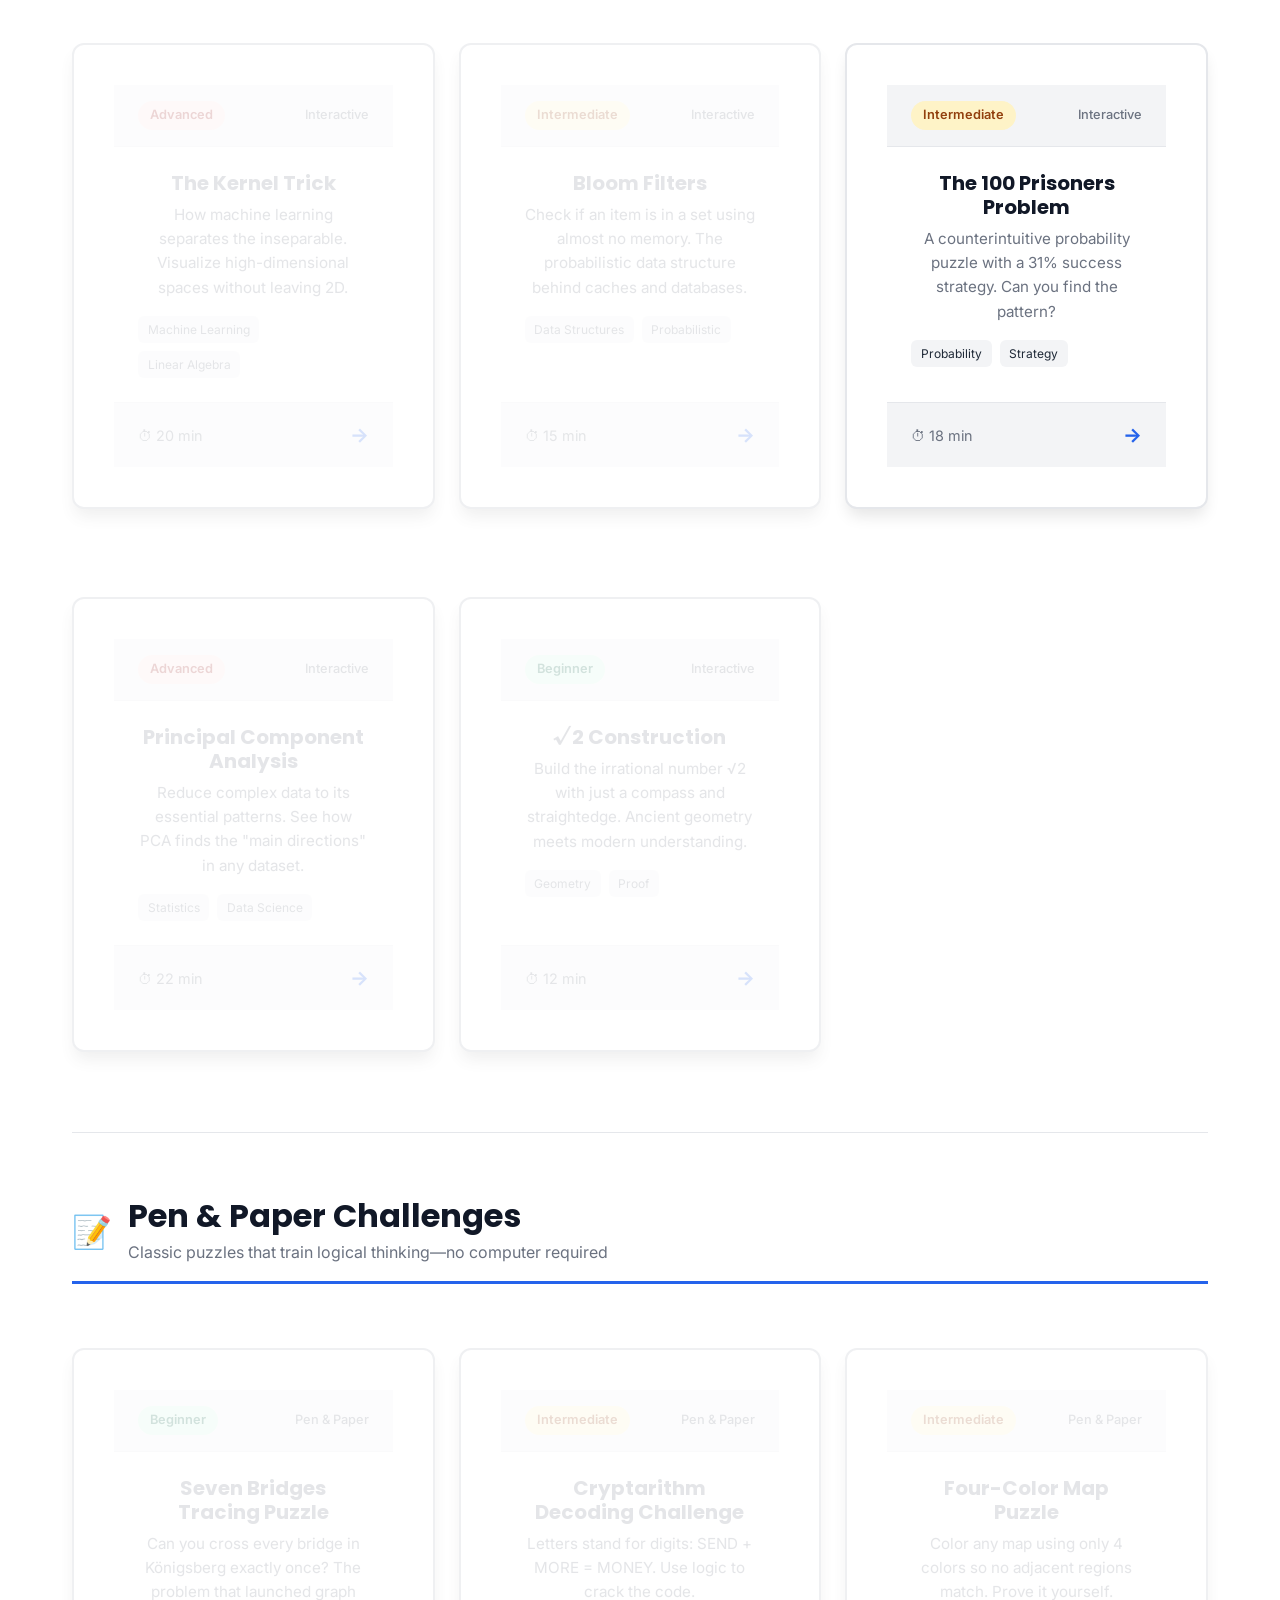
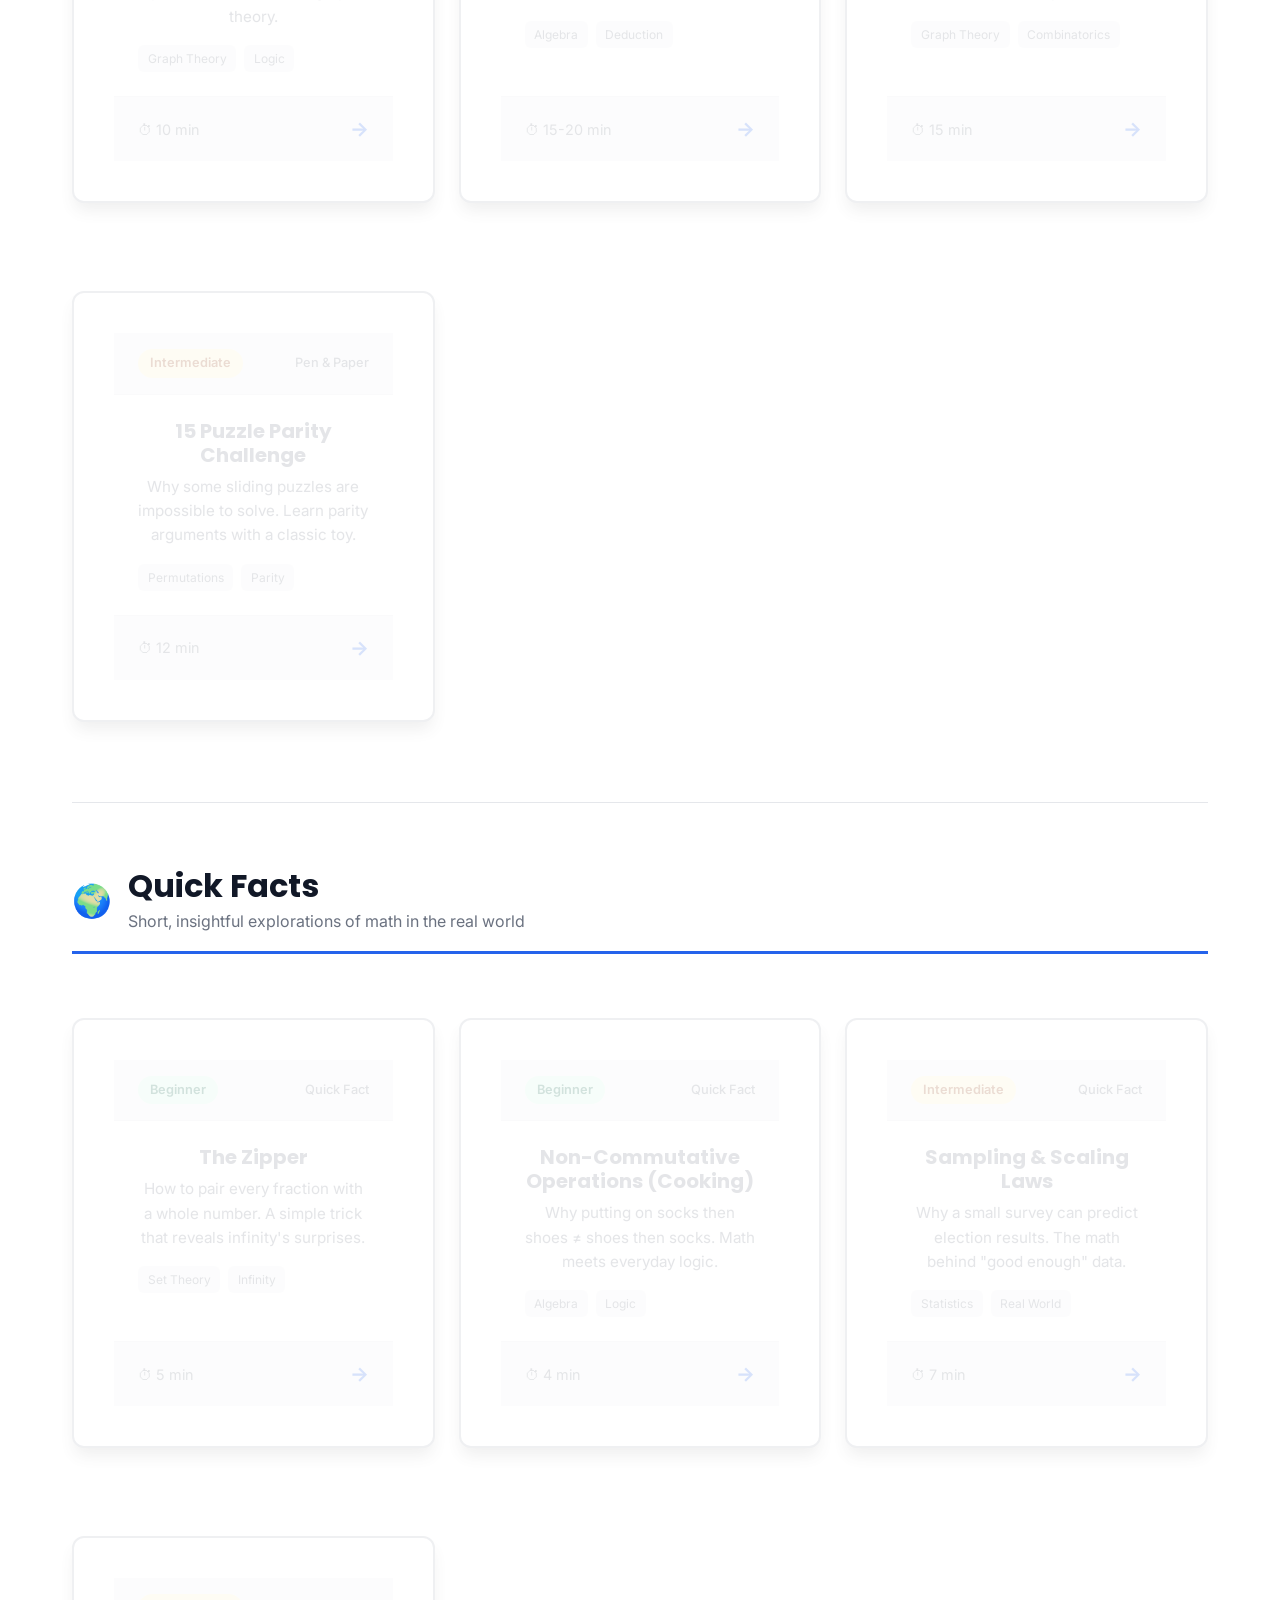
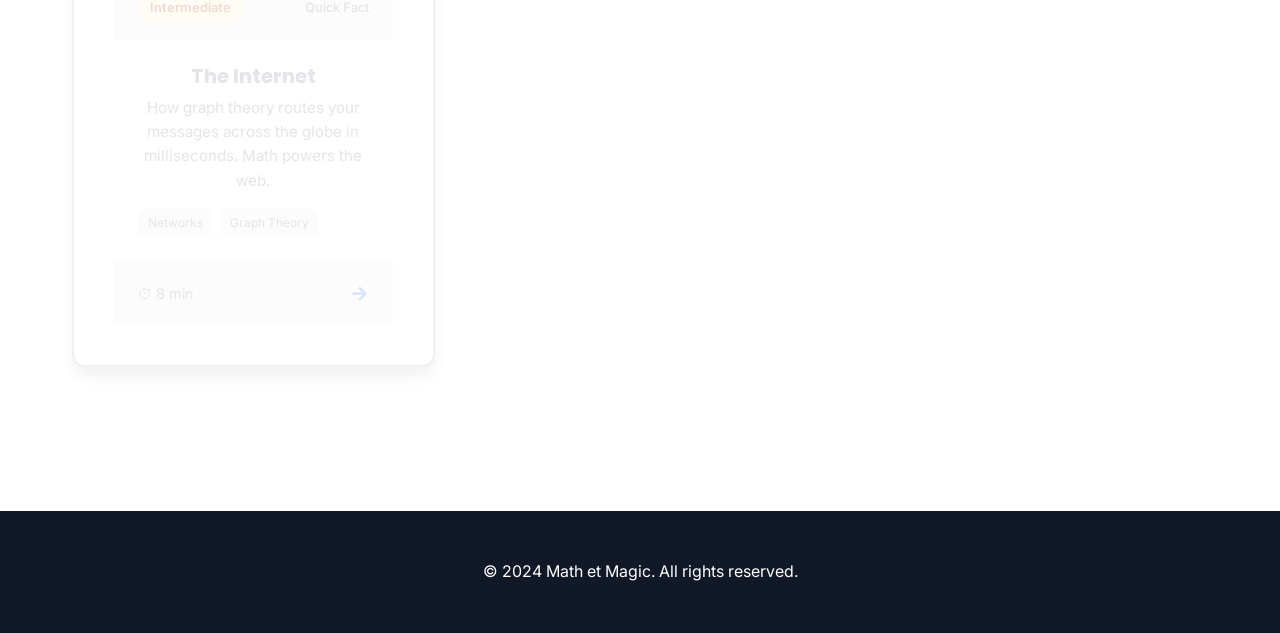
==== commit e1487bc9: "locking non implemented challenges" ====
--- a/challenges.html
+++ b/challenges.html
@@ -107,7 +107,7 @@
                 </a>
 
                 <!-- Challenge: Difference of Squares -->
-                <a href="challenges/interactive/difference-of-squares.html" class="challenge-card" data-tags="algebra geometry visual">
+                <a href="challenges/interactive/difference-of-squares.html" class="challenge-card locked" data-tags="algebra geometry visual">
                     <div class="challenge-card-header">
                         <span class="difficulty easy">Beginner</span>
                         <span class="challenge-type">Interactive</span>
@@ -127,7 +127,7 @@
                 </a>
 
                 <!-- Challenge: Fast Exponentiation -->
-                <a href="challenges/interactive/fast-exponentiation.html" class="challenge-card" data-tags="exponentiation algorithm efficiency">
+                <a href="challenges/interactive/fast-exponentiation.html" class="challenge-card locked" data-tags="exponentiation algorithm efficiency">
                     <div class="challenge-card-header">
                         <span class="difficulty medium">Intermediate</span>
                         <span class="challenge-type">Interactive</span>
@@ -147,7 +147,7 @@
                 </a>
 
                 <!-- Challenge: Hairy Ball Theorem -->
-                <a href="challenges/interactive/hairy-ball.html" class="challenge-card" data-tags="topology vector fields sphere">
+                <a href="challenges/interactive/hairy-ball.html" class="challenge-card locked" data-tags="topology vector fields sphere">
                     <div class="challenge-card-header">
                         <span class="difficulty hard">Advanced</span>
                         <span class="challenge-type">Interactive</span>
@@ -187,7 +187,7 @@
                 </a>
 
                 <!-- Challenge: Kernel Trick -->
-                <a href="challenges/interactive/kernel-trick.html" class="challenge-card" data-tags="machine-learning svm kernel">
+                <a href="challenges/interactive/kernel-trick.html" class="challenge-card locked" data-tags="machine-learning svm kernel">
                     <div class="challenge-card-header">
                         <span class="difficulty hard">Advanced</span>
                         <span class="challenge-type">Interactive</span>
@@ -207,7 +207,7 @@
                 </a>
 
                 <!-- Challenge: Bloom Filters -->
-                <a href="challenges/interactive/bloom-filters.html" class="challenge-card" data-tags="data-structures probabilistic hashing">
+                <a href="challenges/interactive/bloom-filters.html" class="challenge-card locked" data-tags="data-structures probabilistic hashing">
                     <div class="challenge-card-header">
                         <span class="difficulty medium">Intermediate</span>
                         <span class="challenge-type">Interactive</span>
@@ -247,7 +247,7 @@
                 </a>
 
                 <!-- Challenge: PCA -->
-                <a href="challenges/interactive/pca.html" class="challenge-card" data-tags="pca dimensionality-reduction statistics">
+                <a href="challenges/interactive/pca.html" class="challenge-card locked" data-tags="pca dimensionality-reduction statistics">
                     <div class="challenge-card-header">
                         <span class="difficulty hard">Advanced</span>
                         <span class="challenge-type">Interactive</span>
@@ -267,7 +267,7 @@
                 </a>
 
                 <!-- Challenge: √2 Construction -->
-                <a href="challenges/interactive/sqrt2-construction.html" class="challenge-card" data-tags="geometry irrational construction">
+                <a href="challenges/interactive/sqrt2-construction.html" class="challenge-card locked" data-tags="geometry irrational construction">
                     <div class="challenge-card-header">
                         <span class="difficulty easy">Beginner</span>
                         <span class="challenge-type">Interactive</span>
@@ -303,7 +303,7 @@
             <div class="challenge-grid">
                 
                 <!-- Challenge: Seven Bridges -->
-                <a href="challenges/pen-paper/seven-bridges.html" class="challenge-card" data-tags="graph-theory euler paths">
+                <a href="challenges/pen-paper/seven-bridges.html" class="challenge-card locked" data-tags="graph-theory euler paths">
                     <div class="challenge-card-header">
                         <span class="difficulty easy">Beginner</span>
                         <span class="challenge-type">Pen & Paper</span>
@@ -323,7 +323,7 @@
                 </a>
 
                 <!-- Challenge: Cryptarithm -->
-                <a href="challenges/pen-paper/cryptarithm.html" class="challenge-card" data-tags="cryptarithm puzzle algebra">
+                <a href="challenges/pen-paper/cryptarithm.html" class="challenge-card locked" data-tags="cryptarithm puzzle algebra">
                     <div class="challenge-card-header">
                         <span class="difficulty medium">Intermediate</span>
                         <span class="challenge-type">Pen & Paper</span>
@@ -343,7 +343,7 @@
                 </a>
 
                 <!-- Challenge: Four Color Map -->
-                <a href="challenges/pen-paper/four-color-map.html" class="challenge-card" data-tags="graph-theory coloring map">
+                <a href="challenges/pen-paper/four-color-map.html" class="challenge-card locked" data-tags="graph-theory coloring map">
                     <div class="challenge-card-header">
                         <span class="difficulty medium">Intermediate</span>
                         <span class="challenge-type">Pen & Paper</span>
@@ -363,7 +363,7 @@
                 </a>
 
                 <!-- Challenge: 15 Puzzle -->
-                <a href="challenges/pen-paper/fifteen-puzzle.html" class="challenge-card" data-tags="parity permutation sliding">
+                <a href="challenges/pen-paper/fifteen-puzzle.html" class="challenge-card locked" data-tags="parity permutation sliding">
                     <div class="challenge-card-header">
                         <span class="difficulty medium">Intermediate</span>
                         <span class="challenge-type">Pen & Paper</span>
@@ -399,7 +399,7 @@
             <div class="challenge-grid">
                 
                 <!-- Challenge: The Zipper -->
-                <a href="challenges/quick-facts/zipper.html" class="challenge-card" data-tags="bijection infinity sets">
+                <a href="challenges/quick-facts/zipper.html" class="challenge-card locked" data-tags="bijection infinity sets">
                     <div class="challenge-card-header">
                         <span class="difficulty easy">Beginner</span>
                         <span class="challenge-type">Quick Fact</span>
@@ -419,7 +419,7 @@
                 </a>
 
                 <!-- Challenge: Non-Commutative Operations -->
-                <a href="challenges/quick-facts/non-commutative.html" class="challenge-card" data-tags="operations order cooking">
+                <a href="challenges/quick-facts/non-commutative.html" class="challenge-card locked" data-tags="operations order cooking">
                     <div class="challenge-card-header">
                         <span class="difficulty easy">Beginner</span>
                         <span class="challenge-type">Quick Fact</span>
@@ -439,7 +439,7 @@
                 </a>
 
                 <!-- Challenge: Sampling & Scaling Laws -->
-                <a href="challenges/quick-facts/sampling-scaling.html" class="challenge-card" data-tags="statistics sampling scaling">
+                <a href="challenges/quick-facts/sampling-scaling.html" class="challenge-card locked" data-tags="statistics sampling scaling">
                     <div class="challenge-card-header">
                         <span class="difficulty medium">Intermediate</span>
                         <span class="challenge-type">Quick Fact</span>
@@ -459,7 +459,7 @@
                 </a>
 
                 <!-- Challenge: The Internet -->
-                <a href="challenges/quick-facts/internet.html" class="challenge-card" data-tags="networks routing packets">
+                <a href="challenges/quick-facts/internet.html" class="challenge-card locked" data-tags="networks routing packets">
                     <div class="challenge-card-header">
                         <span class="difficulty medium">Intermediate</span>
                         <span class="challenge-type">Quick Fact</span>
--- a/css/components.css
+++ b/css/components.css
@@ -349,3 +349,60 @@
 
 
 
+/* ===== Locked Challenge Cards ===== */
+.challenge-card.locked {
+    pointer-events: none;
+    opacity: 0.6;
+    position: relative;
+    cursor: not-allowed;
+}
+
+.challenge-card.locked::after {
+    content: '';
+    position: absolute;
+    top: 0;
+    left: 0;
+    right: 0;
+    bottom: 0;
+    background: rgba(255, 255, 255, 0.7);
+    z-index: 1;
+    border-radius: inherit;
+}
+
+.challenge-card.locked .lock-icon {
+    position: absolute;
+    top: 1rem;
+    right: 1rem;
+    font-size: 1.5rem;
+    z-index: 2;
+}
+
+.challenge-card.locked:hover {
+    transform: none !important;
+    box-shadow: var(--shadow) !important;
+}
+
+.challenge-card.locked .challenge-card-body h3,
+.challenge-card.locked .challenge-card-body p,
+.challenge-card.locked .challenge-card-footer,
+.challenge-card.locked .tag {
+    color: var(--text-gray) !important;
+}
+
+/* Optional: Tooltip on hover */
+.challenge-card.locked:hover::before {
+    content: 'Complete previous challenges to unlock!';
+    position: absolute;
+    top: 50%;
+    left: 50%;
+    transform: translate(-50%, -50%);
+    background: var(--text-black);
+    color: white;
+    padding: 0.5rem 1rem;
+    border-radius: 6px;
+    font-size: 0.85rem;
+    white-space: nowrap;
+    z-index: 3;
+    pointer-events: none;
+    animation: fadeIn 0.2s ease;
+}
